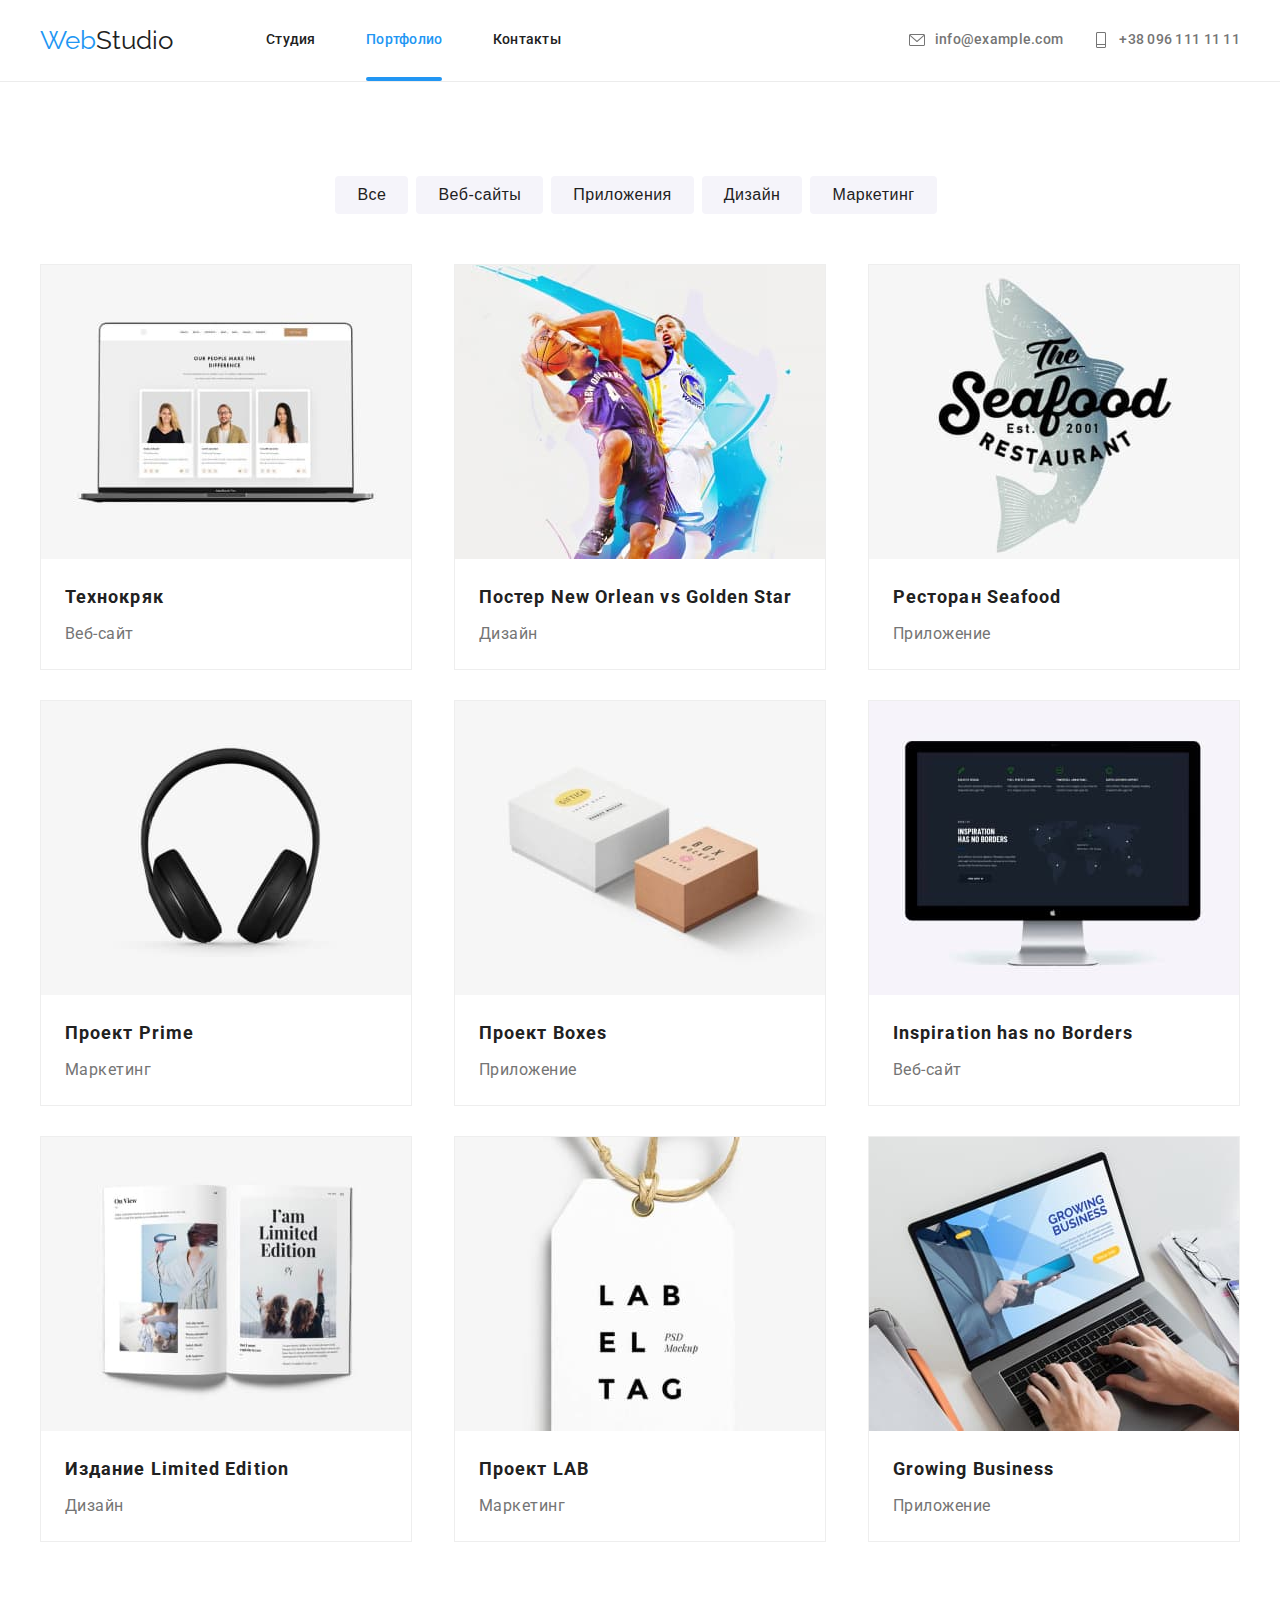
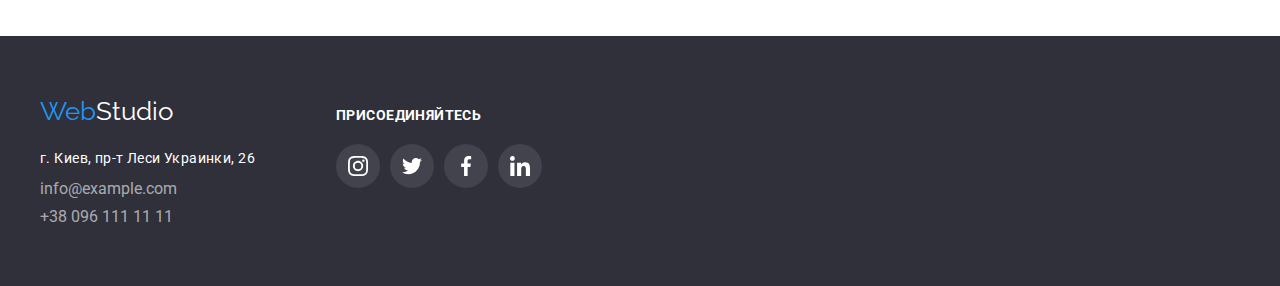
==== portfolio.html @ ab1834fe "First steps" ====
<!DOCTYPE html>
<html lang="ru">
<head>
    <meta charset="UTF-8">
    <meta name="viewport" content="width=device-width, initial-scale=1.0">
    <title>Портфолио</title>
    <link rel="stylesheet" href="https://cdnjs.cloudflare.com/ajax/libs/modern-normalize/1.0.0/modern-normalize.min.css"
        integrity="sha512-ISS7cAi1PEhQ8jnbJpJZMd29NlhNj4AWYyLOSp2CE/CsHxTCu+r+t0D2yoJudVrd0/8fTVPUVDzY5Tvli75u/g=="
        crossorigin="anonymous" />
    <link rel="preconnect" href="https://fonts.gstatic.com">
    <link href="https://fonts.googleapis.com/css2?family=Raleway:wght@700&family=Roboto:wght@400;500;700;900&display=swap"
        rel="stylesheet">
    <link rel="stylesheet" href="./css/style.css">
</head>
<body>
    <header>
        <div class="container">
            <nav>
                <a href="./index.html" class="logo">
                    <span class="accent">Web</span>Studio
                </a>
                <ul class="navigation-links-list">
                    <li>
                        <a href="./index.html" class="navigation-links">Студия</a>
                    </li>
                    <li>
                        <a href="./portfolio.html" class="navigation-links selected">Портфолио</a>
                    </li>
                    <li>
                        <a href="#" class="navigation-links">Контакты</a>
                    </li>
                </ul>
            </nav>
            <ul class="navigation-contacts-list">
                <li>
                    <a href="mailto:info@example.com" class="navigation-contacts">
                        <svg width="16">
                            <use href="./images/all-pages-icons.svg#email"></use>
                        </svg>
                        info@example.com
                    </a>
                </li>
                <li>
                    <a href="tel:+380961111111" class="navigation-contacts">
                        <svg width="10">
                            <use href="./images/all-pages-icons.svg#phonebook"></use>
                        </svg>
                        +38 096 111 11 11
                    </a>
                </li>
            </ul>
        </div>
    </header>
    <main>
        <!-- PORTFOLIO -->
        <section class="portfolio-section">
            <div class="container">
                <ul class="portfolio-contentbuttons">
                    <li><button type="button" class="portfolio-button">Все</button></li>
                    <li><button type="button" class="portfolio-button">Веб-сайты</button></li>
                    <li><button type="button" class="portfolio-button">Приложения</button></li>
                    <li><button type="button" class="portfolio-button">Дизайн</button></li>
                    <li><button type="button" class="portfolio-button">Маркетинг</button></li>
                </ul>
                <ul class="project-preview-container">
                    <li class="project-preview">
                        <a href="#" class="project-preview-links">
                            <img src="./images/portfolio/technokryak.jpg" class="project-preview-picture" alt="Технокряк" width="370">
                            <div class="hover-overlay">
                                <p class="hover-overlay-description">
                                    Технокряк это современная площадка распространения коронавируса. Компании используют эту платформу для
                                    цифрового
                                    шпионажа и атак на защищённые сервера конкурентов.
                                </p>
                            </div>
                            <div class="about-project-preview">
                                <h2>Технокряк</h2>
                                <p>Веб-сайт</p>
                            </div>
                        </a>
                    </li>
                    <li class="project-preview">
                        <a href="#" class="project-preview-links">
                            <img src="./images/portfolio/new-orlean-vs-golden-star.jpg" class="project-preview-picture" alt="Постер New Orlean vs Golden Star" width="370">
                            <div class="hover-overlay">
                                <p class="hover-overlay-description">
                                    Текст про Постер New Orlean vs Golden Star
                                </p>
                            </div>
                            <div class="about-project-preview">
                                <h2>Постер New Orlean vs Golden Star</h2>
                                <p>Дизайн</p>
                            </div>
                        </a>
                    </li>
                    <li class="project-preview">
                        <a href="#" class="project-preview-links">
                            <img src="./images/portfolio/seafood-restaurant.jpg" class="project-preview-picture" alt="Ресторан Seafood" width="370">
                            <div class="hover-overlay">
                                <p class="hover-overlay-description">
                                    Текст про Ресторан Seafood
                                </p>
                            </div>
                            <div class="about-project-preview">
                                <h2>Ресторан Seafood</h2>
                                <p>Приложение</p>
                            </div>
                        </a>
                    </li>
                    <li class="project-preview">
                        <a href="#" class="project-preview-links">
                            <img src="./images/portfolio/prime-project.jpg" class="project-preview-picture" alt="Проект Prime" width="370">
                            <div class="hover-overlay">
                                <p class="hover-overlay-description">
                                    Текст про Проект Prime
                                </p>
                            </div>
                            <div class="about-project-preview">
                                <h2>Проект Prime</h2>
                                <p>Маркетинг</p>
                            </div>
                        </a>
                    </li>
                    <li class="project-preview">
                        <a href="#" class="project-preview-links">
                            <img src="./images/portfolio/boxes-project.jpg" class="project-preview-picture" alt="Проект Boxes" width="370">
                            <div class="hover-overlay">
                                <p class="hover-overlay-description">
                                    Текст про Проект Boxes
                                </p>
                            </div>
                            <div class="about-project-preview">
                                <h2>Проект Boxes</h2>
                                <p>Приложение</p>
                            </div>
                        </a>
                    </li>
                    <li class="project-preview">
                        <a href="#" class="project-preview-links">
                            <img src="./images/portfolio/inspiration-has-no-borders.jpg" class="project-preview-picture" alt="Inspiration has no Borders" width="370">
                            <div class="hover-overlay">
                                <p class="hover-overlay-description">
                                    Текст про Inspiration has no Borders
                                </p>
                            </div>
                            <div class="about-project-preview">
                                <h2>Inspiration has no Borders</h2>
                                <p>Веб-сайт</p>
                            </div>
                        </a>
                    </li>
                    <li class="project-preview">
                        <a href="#" class="project-preview-links">
                            <img src="./images/portfolio/limited-edition.jpg" class="project-preview-picture" alt="Издание Limited Edition" width="370">
                            <div class="hover-overlay">
                                <p class="hover-overlay-description">
                                    Текст про Издание Limited Edition
                                </p>
                            </div>
                            <div class="about-project-preview">
                                <h2>Издание Limited Edition</h2>
                                <p>Дизайн</p>
                            </div>
                        </a>
                    </li>
                    <li class="project-preview">
                        <a href="#" class="project-preview-links">
                            <img src="./images/portfolio/lab-project.jpg" class="project-preview-picture" alt="Проект LAB" width="370">
                            <div class="hover-overlay">
                                <p class="hover-overlay-description">
                                    Текст про Проект LAB
                                </p>
                            </div>
                            <div class="about-project-preview">
                                <h2>Проект LAB</h2>
                                <p>Маркетинг</p>
                            </div>
                        </a>
                    </li>
                    <li class="project-preview">
                        <a href="#" class="project-preview-links">
                            <img src="./images/portfolio/growing-business.jpg" class="project-preview-picture" alt="Growing Business" width="370">
                            <div class="hover-overlay">
                                <p class="hover-overlay-description">
                                    Текст про Growing Business
                                </p>
                            </div>
                            <div class="about-project-preview">
                                <h2>Growing Business</h2>
                                <p>Приложение</p>
                            </div>
                        </a>
                    </li>
                </ul>
            </div>
        </section>
        <!-- /PORTFOLIO -->
    </main>
    <footer>
        <div class="container">
            <div class="footer-address-container">
                <a href="./index.html" class="logo">
                    <span class="accent">Web</span>Studio
                </a>
                <address>
                    <a href="https://goo.gl/maps/zEhUCx4hJLJ11no69">г. Киев, пр-т Леси Украинки, 26</a>
                </address>
                <ul class="footer-contacts-list">
                    <li>
                        <a href="mailto:info@example.com" class="footer-contacts">info@example.com</a>
                    </li>
                    <li>
                        <a href="tel:+380961111111" class="footer-contacts">+38 096 111 11 11</a>
                    </li>
                </ul>
            </div>
            <div class="footer-social-container">
                <h3 class="h3-small">Присоединяйтесь</h3>
                <ul class="footer-social">
                    <li>
                        <a href="https://www.instagram.com/" class="footer-social-link">
                            <svg width="20">
                                <use href="./images/all-pages-icons.svg#instagram"></use>
                            </svg>
                        </a>
                    </li>
                    <li>
                        <a href="https://twitter.com/" class="footer-social-link">
                            <svg width="20">
                                <use href="./images/all-pages-icons.svg#twitter"></use>
                            </svg>
                        </a>
                    </li>
                    <li>
                        <a href="https://facebook.com/" class="footer-social-link">
                            <svg width="20">
                                <use href="./images/all-pages-icons.svg#facebook"></use>
                            </svg>
                        </a>
                    </li>
                    <li>
                        <a href="https://linkedin.com/" class="footer-social-link">
                            <svg width="20">
                                <use href="./images/all-pages-icons.svg#linkedin"></use>
                            </svg>
                        </a>
                    </li>
                </ul>
            </div>
        </div>
    </footer>
</body>
</html>
---- css/style.css ----
:root {
  /* background */
  --c-dark: #2f303a;
  --c-grey: #f5f4fa;
  --c-light: #ffffff;
  --c-accent: #2196f3;

  /* text */
  --txt-c-dark: #212121;
  --txt-c-grey: #757575;
  --txt-c-grey-light: rgba(255, 255, 255, 0.6);
  --txt-c-accent: var(--c-accent);
  --txt-c-light: var(--c-light);

  /* font */
  --font-main: "Roboto", sans-serif;
  --font-logo: "Raleway", sans-serif;
}

body {
  font-family: var(--font-main);
  margin: 0;
}

.container {
  width: 1200px;
  padding: 0 15px;
  margin: 0 auto;
}

nav {
  display: flex;
  align-items: center;
}

nav a {
  text-decoration: none;
  color: var(--txt-c-dark);
}

address {
  font-style: normal;
}

address a {
  text-decoration: none;
}

ul {
  list-style: none;
  display: flex;
  padding: 0;
}

h1 {
  font-weight: 900;
  font-size: 44px;
  line-height: 1.36;
  margin: 0px;
}

h2 {
  font-weight: bold;
  font-size: 36px;
  line-height: 1.67;
  letter-spacing: 0.03em;
  margin: 0 0 50px 0;
}

h3 {
  font-weight: 500;
  font-size: 16px;
  line-height: 1.19;
  letter-spacing: 0.03em;
}

.h3-small {
  font-weight: bold;
  font-size: 14px;
  line-height: 1.14;
  letter-spacing: 0.03em;
  text-transform: uppercase;
  margin: 0;
}

/* --- HEADER --- */
header {
  border-bottom: 1px solid #ececec;
  display: flex;
  justify-content: center;
  box-sizing: border-box;
  padding: 25px 0;
}

header .container {
  display: flex;
  justify-content: space-between;
  align-items: center;
}

.logo {
  font-family: var(--font-logo);
  font-size: 26px;
  line-height: 1.19;
  margin: 0 93px 0 0;
}

.navigation-links-list {
  width: 295px;
  justify-content: space-between;
  margin: 0;
}

.navigation-contacts-list {
  justify-content: space-between;
  margin: 0;
}

.navigation-contacts-list li:last-child {
  margin-left: 30px;
}

.navigation-links,
.navigation-contacts {
  display: flex;
  text-decoration: none;
  color: var(--txt-c-dark);
  font-weight: 500;
  font-size: 14px;
  line-height: 1.14;
  letter-spacing: 0.02em;
  position: relative;
  transition-duration: 250ms;
  transition-timing-function: cubic-bezier(0.4, 0, 0.2, 1);
}

.selected::after {
  content: "";
  display: flex;
  width: 100%;
  height: 4px;
  background: var(--c-accent);
  position: absolute;
  bottom: -33px;
  border-radius: 2px;
}

.selected {
  color: var(--c-accent);
}

.navigation-links:hover,
.navigation-links:focus {
  color: var(--txt-c-accent);
}

.navigation-contacts {
  display: flex;
  color: var(--txt-c-grey);
  transition-duration: 250ms;
  transition-timing-function: cubic-bezier(0.4, 0, 0.2, 1);
}

.navigation-contacts svg {
  width: 16px;
  height: 16px;
  fill: var(--txt-c-grey);
  margin-right: 10px;
  transition-duration: 250ms;
  transition-timing-function: cubic-bezier(0.4, 0, 0.2, 1);
}

.accent {
  color: var(--txt-c-accent);
}

.navigation-contacts:hover,
.navigation-contacts:focus {
  color: var(--txt-c-accent);
}

.navigation-contacts:hover svg,
.navigation-contacts:focus svg {
  fill: var(--txt-c-accent);
}
/* --- /HEADER --- */

/* --- MAIN --- */

/* --- BANNER --- */
.banner-section {
  display: flex;
  justify-content: center;
  align-items: center;
  background: var(--c-dark);
  background-image: linear-gradient(
      rgba(47, 48, 58, 0.4),
      rgba(47, 48, 58, 0.4)
    ),
    url("../images/banner-bg.jpg");
  background-size: cover;
  color: var(--c-light);
}

.banner-section .container {
  padding: 200px 15px;
}

.banner-section-content {
  width: 650px;
  text-align: center;
  text-transform: uppercase;
}

.banner-button {
  background-color: var(--c-accent);
  color: var(--c-light);
  width: 200px;
  height: 50px;
  border: none;
  border-radius: 4px;
  box-shadow: 0px 4px 4px rgba(0, 0, 0, 0.15);
  margin-top: 30px;
  cursor: pointer;
}
/* --- /BANNER --- */

/* --- OUR FEATURES --- */
.our-features-section {
  padding: 96px 0;
}

.our-features-list {
  justify-content: space-between;
  margin: 0;
}

.our-features {
  width: 270px;
}

.our-features-img-wrapper {
  width: 270px;
  height: 120px;
  display: flex;
  justify-content: center;
  align-items: center;
  background: var(--c-grey);
  border-radius: 4px;
  margin-bottom: 30px;
}

.our-features-img-wrapper svg {
  height: 100px;
}

.our-features p {
  font-size: 14px;
  line-height: 1.71;
  letter-spacing: 0.03em;
  color: var(--txt-c-grey);
  margin: 10px 0 0 0;
}
/* --- /OUR FEATURES --- */

/* --- WHAT ARE WE DO --- */
.what-are-we-do-section {
  padding-bottom: 96px;
}

.what-are-we-do-section .container {
  text-align: center;
  padding-top: 0;
}

.what-are-we-do-examples {
  justify-content: space-between;
  margin: 0;
}

.what-are-we-do-examples li {
  position: relative;
}

.hover-images {
  position: absolute;
  display: flex;
  justify-content: center;
  align-items: center;
  width: 370px;
  height: 70px;
  background: rgba(47, 48, 58, 0.8);
  color: var(--txt-c-light);
  font-size: 14px;
  line-height: 16px;
  bottom: 0px;
  text-transform: uppercase;
}
/* --- /WHAT ARE WE DO --- */

/* --- OUR TEAM --- */
.our-team-section {
  text-align: center;
  background: var(--c-grey);
  padding: 96px 0;
}

.team-members {
  display: flex;
  justify-content: space-between;
  margin: 0;
}

.team-member {
  display: flex;
  flex-direction: column;
  align-items: center;
  width: 270px;
  background: var(--c-light);
  box-shadow: 0px 1px 3px rgba(0, 0, 0, 0.12), 0px 1px 1px rgba(0, 0, 0, 0.14),
    0px 2px 1px rgba(0, 0, 0, 0.2);
  border-radius: 0px 0px 4px 4px;
}

.about-team-member {
  padding: 30px 32px;
}

.team-member h3 {
  margin: 0 0 10px 0;
}

.team-member p {
  font-size: 16px;
  line-height: 1.19;
  letter-spacing: 0.03em;
  color: var(--txt-c-grey);
  margin: 0 0 16px 0;
}

.team-member-social {
  width: 206px;
  justify-content: space-between;
}

.team-member-social-link {
  display: flex;
  justify-content: center;
  align-items: center;
  width: 44px;
  height: 44px;
  border-radius: 22px;
  fill: #afb1b8;
  transition-duration: 250ms;
  transition-timing-function: cubic-bezier(0.4, 0, 0.2, 1);
}

.team-member-social-link svg {
  height: 20px;
  transition-duration: 250ms;
  transition-timing-function: cubic-bezier(0.4, 0, 0.2, 1);
}

.team-member-social-link:hover,
.team-member-social-link:focus {
  background: var(--c-accent);
}

.team-member-social-link:hover svg,
.team-member-social-link:focus svg {
  fill: var(--txt-c-light);
}
/* --- /OUR TEAM --- */

/* --- PERMANENT CUSTOMERS --- */
.permanent-customers-section {
  text-align: center;
  padding: 96px 0;
}

.permanent-customers-list {
  justify-content: space-between;
  margin: 0;
}

.permanent-customers-list svg {
  fill: #afb1b8;
}

.permanent-customers-list li {
  /* width: 170px;
  height: 90px; */
  display: flex;
  justify-content: center;
  align-items: center;
  border: 1px solid #afb1b8;
  box-sizing: border-box;
  border-radius: 4px;
  margin: 0;
  transition-duration: 250ms;
  transition-timing-function: cubic-bezier(0.4, 0, 0.2, 1);
}

.permanent-customers-list a {
  display: flex;
  width: 170px;
  height: 90px;
  justify-content: center;
  align-items: center;
  transition-duration: 250ms;
  transition-timing-function: cubic-bezier(0.4, 0, 0.2, 1);
}

.permanent-customers-icon {
  max-height: 90px;
  transition-duration: 250ms;
  transition-timing-function: cubic-bezier(0.4, 0, 0.2, 1);
}

.permanent-customers-list li:hover,
.permanent-customers-list a:focus {
  border: 1px solid var(--c-accent);
  cursor: pointer;
}

.permanent-customers-list li:hover .permanent-customers-icon,
.permanent-customers-list a:focus .permanent-customers-icon {
  fill: var(--c-accent);
}
/* --- /PERMANENT CUSTOMERS --- */
/* --- /MAIN --- */

/* --- FOOTER --- */
footer {
  background: var(--c-dark);
}

footer .container {
  display: flex;
  padding: 60px 15px;
  align-items: baseline;
}

footer a {
  text-decoration: none;
}

footer .logo {
  color: var(--txt-c-light);
}

footer address {
  margin-top: 20px;
}

footer address a {
  font-size: 14px;
  line-height: 1.71;
  letter-spacing: 0.03em;
  color: var(--txt-c-light);
}

.footer-contacts-list {
  display: flex;
  flex-direction: column;
  margin: 9px 0 0 0;
}

.footer-contacts-list li:first-child {
  margin-bottom: 9px;
}

.footer-contacts {
  color: var(--txt-c-grey-light);
}

.footer-social {
  width: 206px;
  justify-content: space-between;
  margin: 20px 0 0 0;
}

.footer-social-container {
  display: flex;
  flex-direction: column;
  color: var(--txt-c-light);
  margin: 0 0 0 70px;
}

.footer-social-link {
  display: flex;
  justify-content: center;
  align-items: center;
  width: 44px;
  height: 44px;
  border-radius: 22px;
  fill: var(--txt-c-light);
  background: #42434d;
}

.footer-social-link svg {
  height: 20px;
  transition-duration: 250ms;
  transition-timing-function: cubic-bezier(0.4, 0, 0.2, 1);
}

.footer-social-link:hover,
.footer-social-link:focus {
  background: var(--c-accent);
}
/* --- /FOOTER --- */

/* --- PORTFOLIO --- */
.portfolio-section {
  background: var(--c-light);
  padding: 94px 0;
}

.portfolio-button {
  background: var(--c-grey);
  border: none;
  border-radius: 4px;
  color: var(--txt-c-dark);
  font-weight: 500;
  font-size: 16px;
  line-height: 1.62;
  letter-spacing: 0.03em;
  cursor: pointer;
  margin-right: 8px;
  padding: 6px 22px;
  transition-duration: 250ms;
  transition-timing-function: cubic-bezier(0.4, 0, 0.2, 1);
}

.portfolio-button:focus,
.portfolio-button:hover {
  background: var(--c-accent);
  color: var(--txt-c-light);
  box-shadow: 0px 3px 1px rgba(0, 0, 0, 0.1), 0px 1px 2px rgba(0, 0, 0, 0.08),
    0px 2px 2px rgba(0, 0, 0, 0.12);
}

.portfolio-contentbuttons {
  justify-content: center;
  margin: 0 0 50px 0;
}

.project-preview-container {
  display: flex;
  flex-wrap: wrap;
  justify-content: space-between;
  margin: 0;
}

.hover-overlay {
  position: absolute;
  width: 370px;
  height: 294px;
  padding: 63px 24px;
  box-sizing: border-box;
  background: rgba(33, 150, 243, 0.9);
  color: var(--txt-c-light);
  font-size: 18px;
  line-height: 28px;
  top: 300px;
  z-index: 1;
  transition-duration: 250ms;
  transition-timing-function: cubic-bezier(0.4, 0, 0.2, 1);
}

.hover-overlay-description {
  margin: 0;
}

.project-preview {
  /* width: 370px; */
  background: var(--c-light);
  border: 1px solid #eeeeee;
}

.project-preview:not(:nth-last-child(-n + 3)) {
  margin-bottom: 30px;
}

.about-project-preview {
  padding: 20px 24px;
  background: var(--c-light);
  z-index: 2;
}

.project-preview a {
  text-decoration: none;
  display: flex;
  flex-direction: column;
  overflow: hidden;
  position: relative;
  transition-duration: 250ms;
  transition-timing-function: cubic-bezier(0.4, 0, 0.2, 1);
}

.project-preview a:hover,
.project-preview a:focus {
  box-shadow: 0px 1px 1px rgba(0, 0, 0, 0.12), 0px 4px 4px rgba(0, 0, 0, 0.06),
    1px 4px 6px rgba(0, 0, 0, 0.16);
}

.project-preview a:hover .hover-overlay,
.project-preview a:focus .hover-overlay {
  top: 0;
}

.project-preview-links h2 {
  font-weight: bold;
  font-size: 18px;
  line-height: 2;
  letter-spacing: 0.06em;
  color: var(--txt-c-dark);
  margin: 0 0 4px 0;
}

.about-project-preview p {
  font-size: 16px;
  line-height: 1.87;
  letter-spacing: 0.03em;
  color: var(--txt-c-grey);
  margin: 0;
}
/* --- /PORTFOLIO --- */

/* --- MODAL --- */
.backdrop {
  display: flex;
  align-items: center;
  justify-content: center;
  width: 100%;
  height: 100%;
  background: rgba(0, 0, 0, 0.2);
  position: fixed;
  top: 0;
  left: 0;
  opacity: 1;
  /* transition: opacity 250ms linear; */
  transition-duration: 250ms;
  transition-timing-function: cubic-bezier(0.4, 0, 0.2, 1);
}

.modal {
  background: var(--c-light);
  width: 528px;
  height: 57%;
  box-shadow: 0px 1px 3px rgba(0, 0, 0, 0.12), 0px 1px 1px rgba(0, 0, 0, 0.14),
    0px 2px 1px rgba(0, 0, 0, 0.2);
  border-radius: 4px;
  position: relative;
  transition-duration: 250ms;
  transition-timing-function: cubic-bezier(0.4, 0, 0.2, 1);
}

.modal-close-btn {
  display: flex;
  justify-content: center;
  align-items: center;
  width: 30px;
  height: 30px;
  background: var(--c-light);
  border: 1px solid rgba(0, 0, 0, 0.1);
  border-radius: 50%;
  position: absolute;
  top: 8px;
  right: 8px;
  cursor: pointer;
}

.is-hidden {
  scale: 2;
  opacity: 0;
  pointer-events: none;
  visibility: hidden;
}
/* --- MODAL --- */
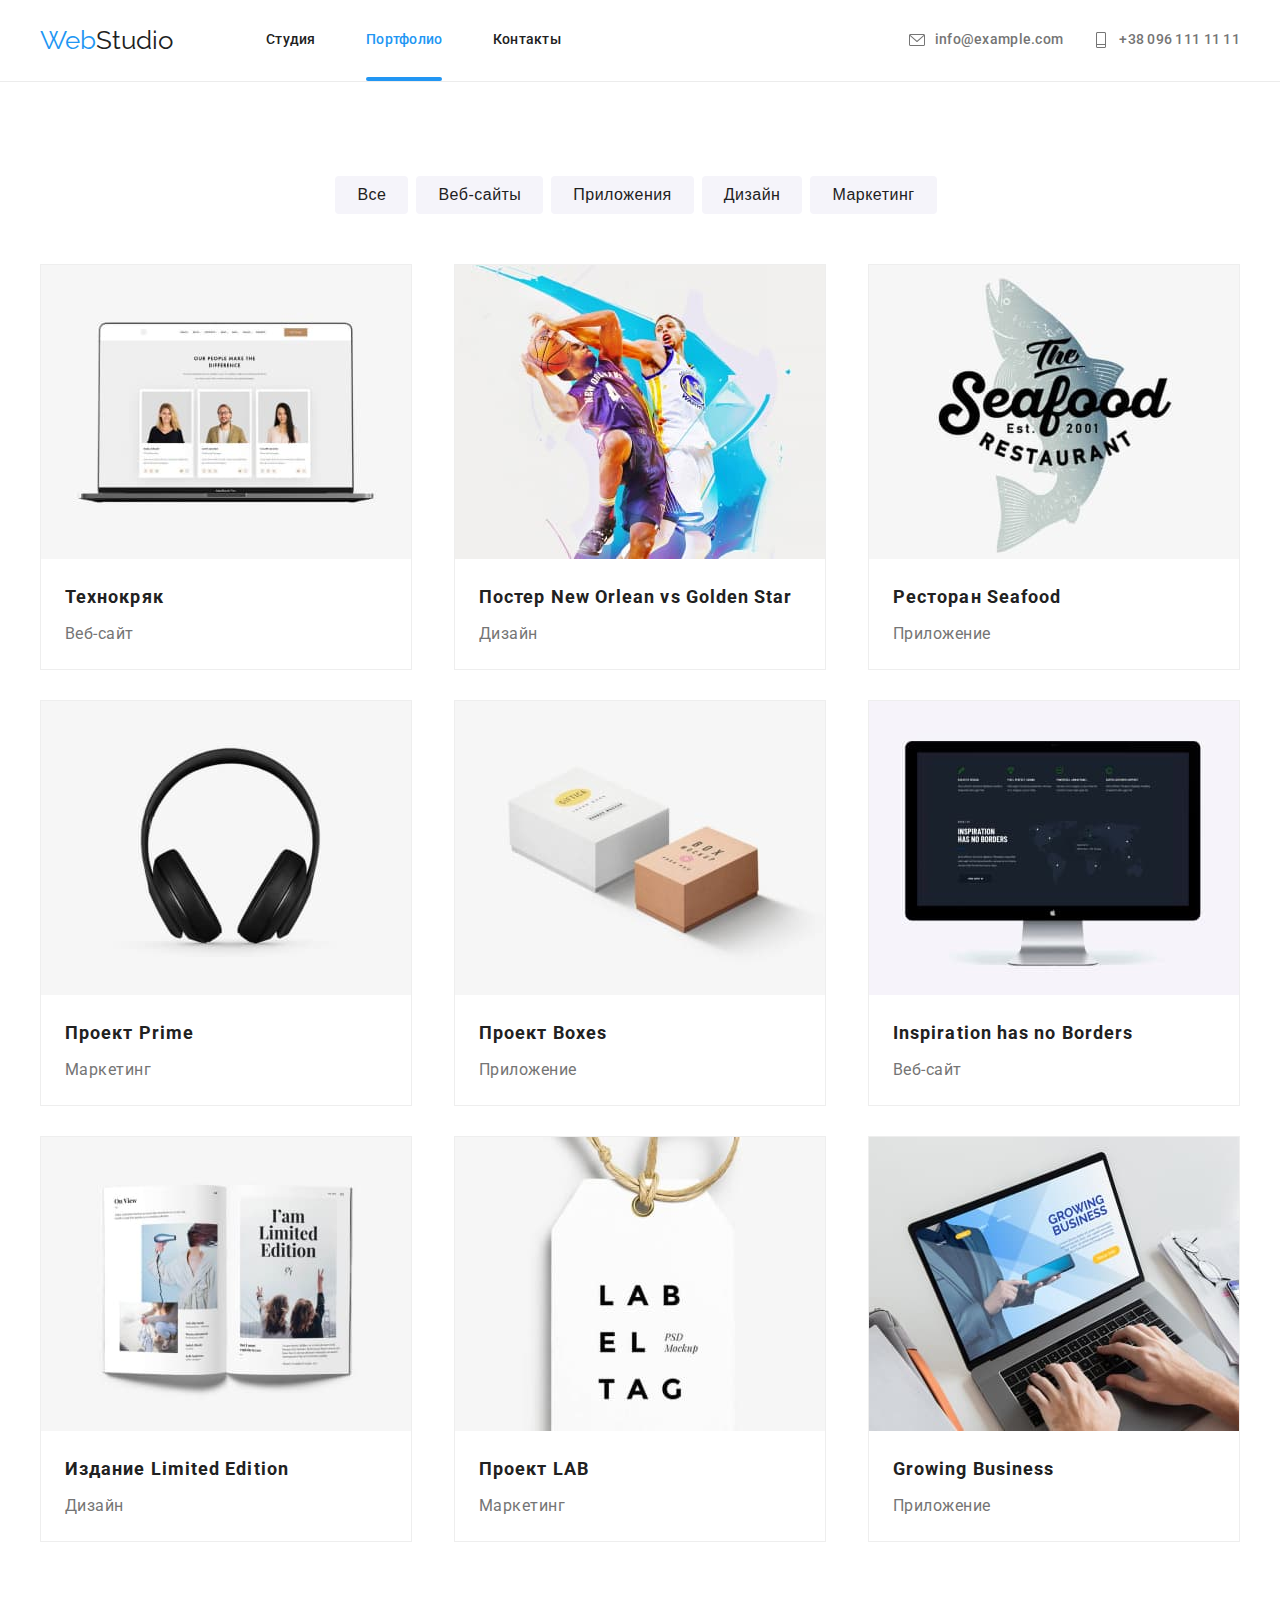
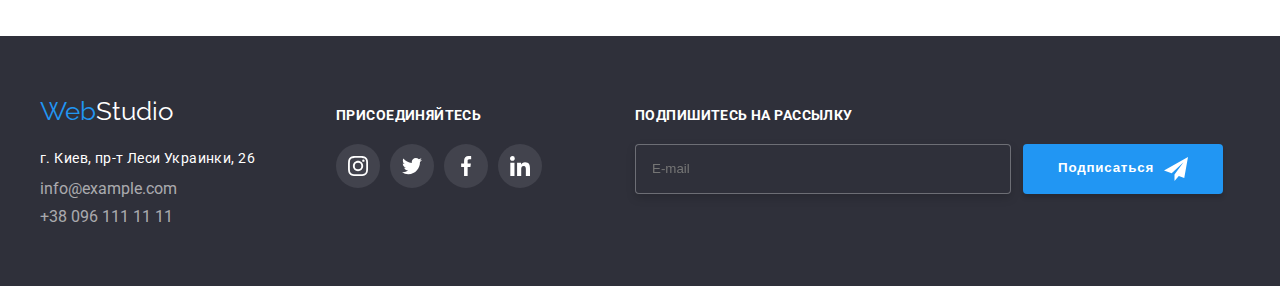
==== commit d69aed92: "hw-done" ====
--- a/portfolio.html
+++ b/portfolio.html
@@ -247,6 +247,19 @@
                     </li>
                 </ul>
             </div>
+            <div class="footer-subscribe-form">
+                <h3 class="h3-small">Подпишитесь на рассылку</h3>
+                <form class="subscribe-form">
+                    <input type="email" class="subscribe-form-input" name="footer-email" id="footer-email"
+                        placeholder="E-mail">
+                    <button type="submit" class="button subscribe-button">
+                        Подписаться
+                        <svg width="24" height="24">
+                            <use href="./images/all-pages-icons.svg#send"></use>
+                        </svg>
+                    </button>
+                </form>
+            </div>
         </div>
     </footer>
 </body>
--- a/css/style.css
+++ b/css/style.css
@@ -56,7 +56,7 @@
   font-weight: 900;
   font-size: 44px;
   line-height: 1.36;
-  margin: 0px;
+  margin: 0 0 30px 0;
 }
 
 h2 {
@@ -81,6 +81,17 @@
   letter-spacing: 0.03em;
   text-transform: uppercase;
   margin: 0;
+}
+
+.button {
+  width: 200px;
+  height: 50px;
+  background-color: var(--c-accent);
+  color: var(--c-light);
+  border: none;
+  border-radius: 4px;
+  box-shadow: 0px 4px 4px rgba(0, 0, 0, 0.15);
+  cursor: pointer;
 }
 
 /* --- HEADER --- */
@@ -211,18 +222,6 @@
   text-align: center;
   text-transform: uppercase;
 }
-
-.banner-button {
-  background-color: var(--c-accent);
-  color: var(--c-light);
-  width: 200px;
-  height: 50px;
-  border: none;
-  border-radius: 4px;
-  box-shadow: 0px 4px 4px rgba(0, 0, 0, 0.15);
-  margin-top: 30px;
-  cursor: pointer;
-}
 /* --- /BANNER --- */
 
 /* --- OUR FEATURES --- */
@@ -508,6 +507,44 @@
 .footer-social-link:focus {
   background: var(--c-accent);
 }
+
+.footer-subscribe-form {
+  margin-left: 93px;
+}
+
+.footer-subscribe-form h3 {
+  color: var(--txt-c-light);
+}
+
+.subscribe-form {
+  display: flex;
+  margin-top: 20px;
+}
+
+.subscribe-form input {
+  width: 358px;
+  background: var(--c-dark);
+  border: 1px solid rgba(255, 255, 255, 0.3);
+  filter: drop-shadow(0px 4px 4px rgba(0, 0, 0, 0.15));
+  border-radius: 4px;
+  margin-right: 12px;
+  padding: 0 0 0 16px;
+}
+
+.subscribe-button {
+  font-weight: bold;
+  line-height: 1.87;
+  display: flex;
+  align-items: center;
+  justify-content: center;
+  letter-spacing: 0.06em;
+  fill: var(--c-light);
+}
+
+.subscribe-button svg {
+  margin-left: 10px;
+}
+
 /* --- /FOOTER --- */
 
 /* --- PORTFOLIO --- */
@@ -639,7 +676,6 @@
   top: 0;
   left: 0;
   opacity: 1;
-  /* transition: opacity 250ms linear; */
   transition-duration: 250ms;
   transition-timing-function: cubic-bezier(0.4, 0, 0.2, 1);
 }
@@ -647,11 +683,12 @@
 .modal {
   background: var(--c-light);
   width: 528px;
-  height: 57%;
+  /* height: 57%; */
   box-shadow: 0px 1px 3px rgba(0, 0, 0, 0.12), 0px 1px 1px rgba(0, 0, 0, 0.14),
     0px 2px 1px rgba(0, 0, 0, 0.2);
   border-radius: 4px;
   position: relative;
+  padding: 40px;
   transition-duration: 250ms;
   transition-timing-function: cubic-bezier(0.4, 0, 0.2, 1);
 }
@@ -669,6 +706,13 @@
   top: 8px;
   right: 8px;
   cursor: pointer;
+  transition-duration: 250ms;
+  transition-timing-function: cubic-bezier(0.4, 0, 0.2, 1);
+}
+
+.modal-close-btn:hover svg,
+.modal-close-btn:focus svg {
+  fill: var(--c-accent);
 }
 
 .is-hidden {
@@ -677,4 +721,132 @@
   pointer-events: none;
   visibility: hidden;
 }
-/* --- MODAL --- */
+/* --- /MODAL --- */
+
+/* --- FORM --- */
+.contact-form {
+  display: flex;
+  flex-direction: column;
+}
+
+.contact-form-fields {
+  display: flex;
+  flex-direction: column;
+  width: 100%;
+}
+
+.contact-form h3 {
+  font-weight: bold;
+  font-size: 20px;
+  text-align: center;
+  margin: 0 0 12px 0;
+}
+
+.contact-form label {
+  font-size: 12px;
+  line-height: 1.17;
+  letter-spacing: 0.01em;
+  color: var(--txt-c-grey);
+  margin-bottom: 4px;
+}
+
+.accept-policy {
+  display: flex;
+  justify-content: center;
+  align-items: center;
+  margin-bottom: 30px;
+}
+
+.accept-policy-label {
+  position: relative;
+}
+
+.accept-policy-label::before {
+  content: "";
+  position: absolute;
+  width: 16px;
+  height: 15px;
+  display: block;
+  left: -25px;
+  top: 4px;
+  background: white;
+  background-image: url(../images/not-accepted.svg);
+  transition-duration: 250ms;
+  transition-timing-function: cubic-bezier(0.4, 0, 0.2, 1);
+}
+
+.accept-policy-checkbox:checked + .accept-policy-label::before {
+  background-image: url(../images/accepted.svg);
+}
+
+.accept-policy label {
+  font-size: 14px;
+  line-height: 1.71;
+  letter-spacing: 0.03em;
+  margin: 0 0 0 9px;
+}
+
+.accept-policy label a {
+  color: var(--txt-c-accent);
+}
+
+.input-wrapper {
+  margin-bottom: 10px;
+  position: relative;
+}
+
+.input-wrapper svg {
+  position: absolute;
+  left: 12px;
+  top: 50%;
+  transform: translateY(-50%);
+  transition-duration: 250ms;
+  transition-timing-function: cubic-bezier(0.4, 0, 0.2, 1);
+}
+
+.input-wrapper:hover svg,
+.input-wrapper:focus-within svg {
+  fill: var(--c-accent);
+}
+
+.contact-form-input:hover {
+  border: 1px solid var(--c-accent);
+}
+
+.contact-form-input {
+  width: 100%;
+  height: 40px;
+  padding-left: 42px;
+  transition-duration: 250ms;
+  transition-timing-function: cubic-bezier(0.4, 0, 0.2, 1);
+}
+
+.contact-form-textarea {
+  height: 120px;
+  resize: none;
+  margin-bottom: 20px;
+  padding: 12px 16px;
+  font-family: Roboto;
+  font-size: 14px;
+  line-height: 1.14;
+  letter-spacing: 0.01em;
+  color: rgba(117, 117, 117, 0.5);
+  transition-duration: 250ms;
+  transition-timing-function: cubic-bezier(0.4, 0, 0.2, 1);
+}
+
+.contact-form-textarea:hover {
+  border: 1px solid var(--c-accent);
+  color: var(--txt-c-accent);
+}
+
+.contact-form-input,
+.contact-form-textarea {
+  border: 1px solid rgba(33, 33, 33, 0.2);
+  border-radius: 4px;
+}
+
+.contact-form-submit {
+  align-self: center;
+}
+/* --- /FORM --- */
